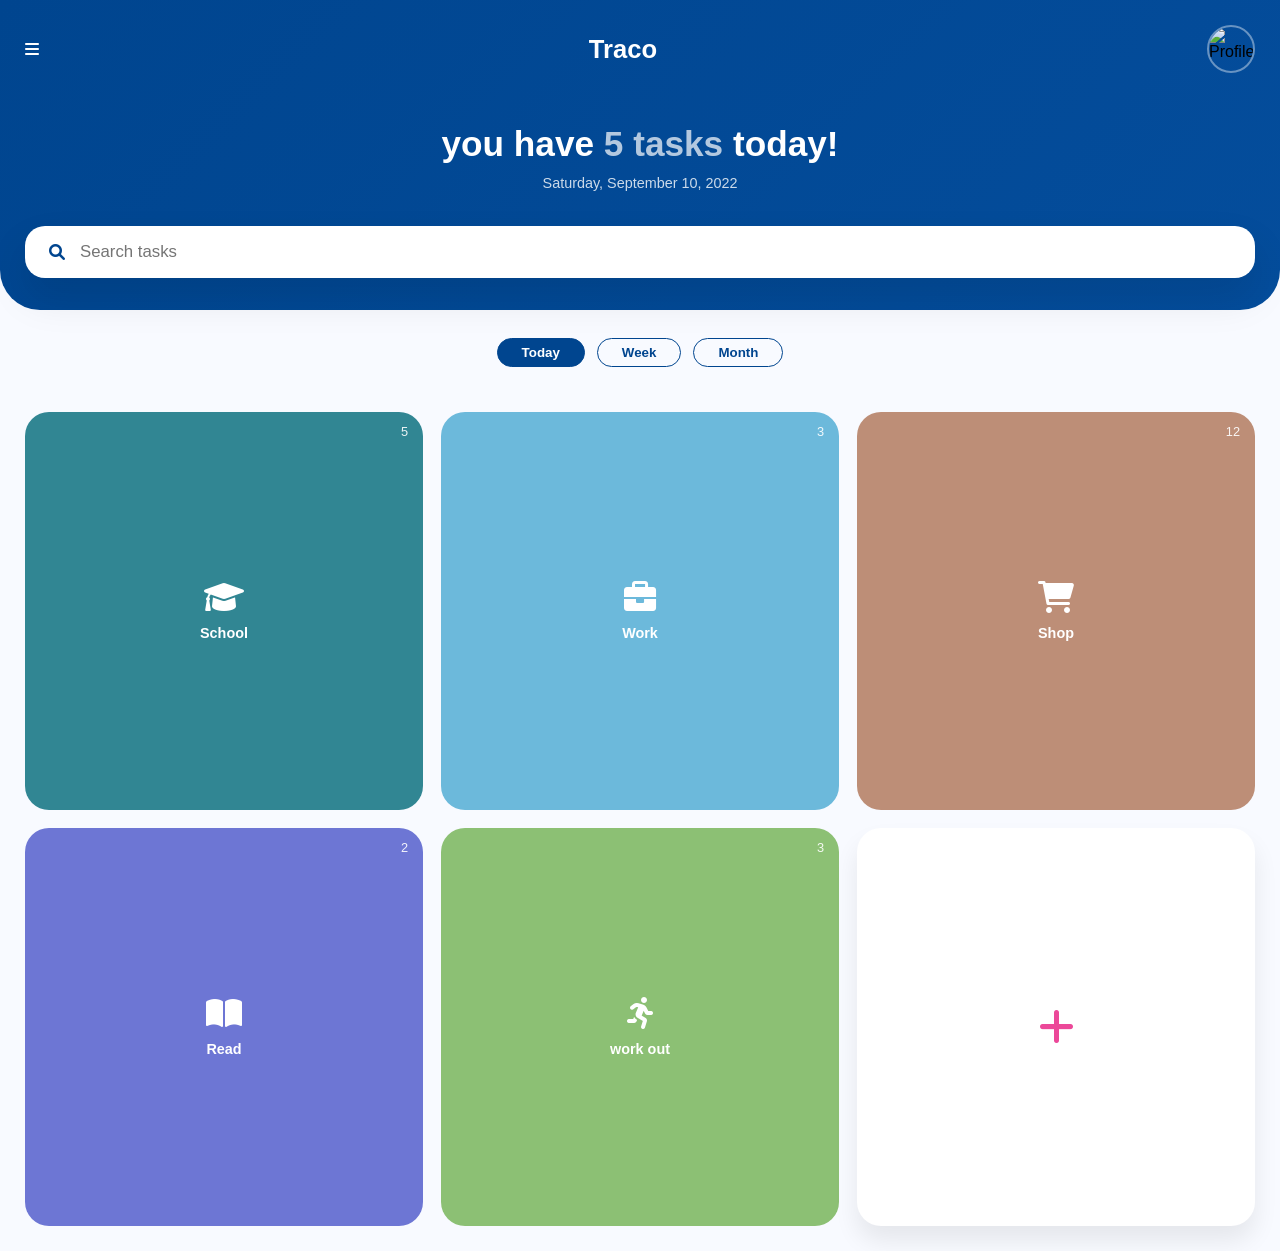
==== index.html @ e82d9ecf "Initial upload of Traco Task Manager Uploading the core HTML, CSS, and JS files including the fixed " ====
<!DOCTYPE html>
<html lang="en">
<head>
    <meta charset="UTF-8">
    <meta name="viewport" content="width=device-width, initial-scale=1.0">
    <title>Traco - Task Manager</title>
    <link rel="stylesheet" href="style.css">
    <link rel="stylesheet" href="https://cdnjs.cloudflare.com/ajax/libs/font-awesome/6.0.0/css/all.min.css">
</head>
<body>

    <div class="sidebar-overlay" id="sidebarOverlay"></div>
    
    <div class="sidebar" id="sidebar">
        <div class="sidebar-header">
            <i class="fas fa-arrow-left close-btn" id="closeBtn"></i>
        </div>
        
        <div class="sidebar-profile">
            <img src="https://i.pravatar.cc/100" alt="Profile" class="menu-profile-pic">
            <div class="profile-info">
                <h3>Hello Alma</h3>
                <p>alma.lawson@example.com</p>
            </div>
        </div>

        <nav class="sidebar-nav">
            <ul>
                <li onclick="window.location.href='profile.html'"><i class="fas fa-pencil-alt"></i> Edit profile</li>
                <li><i class="fas fa-calendar-alt"></i> Daily tasks</li>
                <li><i class="fas fa-star"></i> Important tasks</li>
                <li><i class="fas fa-check-double"></i> Done tasks</li>
            </ul>
        </nav>
    </div>

    <div class="app-container">
        <div class="header-bg"></div>

        <header>
            <i class="fas fa-bars" id="burgerIcon"></i>
            <div class="logo">Traco</div>
            <img src="https://i.pravatar.cc/100" alt="Profile" class="profile-pic" onclick="window.location.href='profile.html'" style="cursor: pointer;">
        </header>

        <section class="summary">
            <h1>you have <span class="highlight">5 tasks</span> today!</h1>
            <p>Saturday, September 10, 2022</p>
        </section>

        <div class="search-container">
            <i class="fas fa-search"></i>
            <input type="text" placeholder="Search tasks">
        </div>

        <div class="filter-buttons">
            <button class="filter-btn active">Today</button>
            <button class="filter-btn">Week</button>
            <button class="filter-btn">Month</button>
        </div>

        <div class="task-grid">
            <div class="task-card school">
                <span class="task-count">5</span>
                <i class="fas fa-graduation-cap"></i>
                <p>School</p>
            </div>

            <div class="task-card work">
                <span class="task-count">3</span>
                <i class="fas fa-briefcase"></i>
                <p>Work</p>
            </div>

            <div class="task-card shop">
                <span class="task-count">12</span>
                <i class="fas fa-shopping-cart"></i>
                <p>Shop</p>
            </div>

            <div class="task-card read">
                <span class="task-count">2</span>
                <i class="fas fa-book-open"></i>
                <p>Read</p>
            </div>

            <div class="task-card workout">
                <span class="task-count">3</span>
                <i class="fas fa-running"></i>
                <p>work out</p>
            </div>

            <div class="task-card add-btn">
                <i class="fas fa-plus"></i>
            </div>
        </div>
    </div>

    <script src="script.js"></script>

</body>
</html>
---- style.css ----
/* =========================================
   1. GLOBAL STYLES
   ========================================= */
* {
    margin: 0;
    padding: 0;
    box-sizing: border-box;
    font-family: 'Segoe UI', Tahoma, Geneva, Verdana, sans-serif;
}

body {
    background-color: #f8faff;
    min-height: 100vh;
}

/* =========================================
   2. LAYOUT & NEW HEADER BACKGROUND
   ========================================= */
.app-container {
    width: 100%;
    min-height: 100vh;
    background: #f8faff;
    position: relative;
    overflow-x: hidden;
    padding: 0; 
}

/* The new solid premium blue header */
.header-bg {
    background: linear-gradient(135deg, #00458f 0%, #044d9c 100%);
    height: 310px;
    width: 100%;
    border-bottom-left-radius: 40px;
    border-bottom-right-radius: 40px;
    position: absolute;
    top: 0;
    left: 0;
    z-index: 0;
}

/* Ensure content stays above the blue background */
header, .summary, .search-container, .filter-buttons, .task-grid, .profile-main, .profile-options {
    position: relative;
    z-index: 1;
}

/* =========================================
   3. HEADER & SUMMARY (FIXED FOR DARK BG)
   ========================================= */
header {
    display: flex;
    justify-content: space-between;
    align-items: center;
    padding: 25px 25px 0;
    margin-bottom: 50px;
}

header i, .logo {
    color: white !important;
}

.logo {
    font-weight: 600;
    font-size: 1.6rem;
}

.profile-pic {
    width: 48px;
    height: 48px;
    border-radius: 50%;
    object-fit: cover;
    border: 2px solid rgba(255,255,255,0.4);
}

.summary {
    text-align: center;
    margin-bottom: 35px;
    padding: 0 25px;
}

.summary h1 {
    font-size: 2.2rem;
    color: white; 
    font-weight: 800;
    line-height: 1.2;
}

.summary h1 span {
    color: rgba(255, 255, 255, 0.7);
}

.summary p {
    color: rgba(255, 255, 255, 0.8);
    font-size: 0.9rem;
    margin-top: 10px;
}

/* =========================================
   4. SEARCH BAR
   ========================================= */
.search-container {
    background: white;
    display: flex;
    align-items: center;
    padding: 16px 24px;
    border-radius: 20px;
    margin: 0 25px 60px; /* Changing 45px to 60px pushes the buttons down */
    box-shadow: 0 20px 40px rgba(0,0,0,0.1);
}

.search-container i {
    color: #00458f;
    margin-right: 15px;
}

.search-container input {
    border: none;
    outline: none;
    width: 100%;
    font-size: 1.05rem;
}

/* =========================================
   5. NAVIGATION (FILTERS)
   ========================================= */
.filter-buttons {
    display: flex;
    justify-content: center;
    gap: 12px;
    margin: 0 25px 45px;
}

.filter-btn {
    padding: 6px 24px;
    border-radius: 25px;
    border: 1.5px solid #00458f;
    background: transparent;
    color: #00458f;
    font-weight: 600;
    cursor: pointer;
}

.filter-btn.active {
    background: #00458f;
    color: white;
}

/* =========================================
   6. TASK GRID & CARDS
   ========================================= */
.task-grid {
    display: grid;
    grid-template-columns: repeat(3, 1fr);
    gap: 18px;
    padding: 0 25px 25px;
}

.task-card {
    aspect-ratio: 1 / 1;
    border-radius: 24px;
    display: flex;
    flex-direction: column;
    justify-content: center;
    align-items: center;
    position: relative;
    padding: 15px;
}

.task-count {
    position: absolute;
    top: 12px;
    right: 15px;
    font-size: 0.8rem;
    color: rgba(255, 255, 255, 0.9);
}

.task-card i {
    font-size: 2rem;
    color: white;
    margin-bottom: 12px;
}

.task-card p {
    font-size: 0.9rem;
    font-weight: 700;
    color: white;
}

.school { background-color: #318693; }
.work { background-color: #6cb9db; }
.shop { background-color: #bd8e77; }
.read { background-color: #6d76d4; }
.workout { background-color: #8cc074; }

.add-btn {
    background: white;
    box-shadow: 0 15px 25px rgba(0, 0, 0, 0.08);
}

.add-btn i {
    color: #ec4899;
    font-size: 2.5rem;
    margin: 0;
}

/* =========================================
   7. SIDEBAR MENU
   ========================================= */
.sidebar-overlay {
    position: fixed;
    top: 0;
    left: 0;
    width: 100%;
    height: 100%;
    background: rgba(0, 0, 0, 0.4);
    z-index: 998;
    display: none;
}

.sidebar {
    position: fixed;
    top: 0;
    left: -280px;
    width: 280px;
    height: 100%;
    background: white;
    z-index: 999;
    transition: left 0.3s ease;
    padding: 30px 20px;
}

.sidebar.active { left: 0; }
.sidebar-overlay.active { display: block; }

.close-btn {
    font-size: 1.5rem;
    color: #00458f;
    cursor: pointer;
}

.sidebar-profile {
    display: flex;
    align-items: center;
    gap: 15px;
    padding: 30px 0;
    border-bottom: 1px solid #f1f5f9;
}

.sidebar-profile p {
    font-size: 0.8rem;
    color: #718096;
    white-space: nowrap;
    overflow: hidden;
    text-overflow: ellipsis;
    max-width: 160px;
}

.menu-profile-pic {
    width: 60px;
    height: 60px;
    border-radius: 50%;
    object-fit: cover;
}

.sidebar-nav li {
    padding: 15px 10px;
    display: flex;
    align-items: center;
    gap: 15px;
    color: #718096;
    cursor: pointer;
    font-weight: 500;
    transition: 0.2s;
}

.sidebar-nav li:hover {
    background-color: #eef2ff;
    color: #00458f;
    border-radius: 12px;
}

/* =========================================
   8. PROFILE PAGE STYLES
   ========================================= */
.profile-main {
    text-align: center;
    margin: -10px 0 30px; /* Changed 20px to -10px to pull everything UP */
    position: relative;
    z-index: 1;
}

.profile-image-container {
    position: relative;
    width: 120px;
    height: 120px;
    margin: 0 auto 15px;
}

.large-profile-pic {
    width: 100%;
    height: 100%;
    border-radius: 50%;
    object-fit: cover;
    border: 4px solid white;
}

.edit-badge {
    position: absolute;
    bottom: 5px;
    right: 5px;
    background: #00458f;
    color: white;
    width: 32px;
    height: 32px;
    border-radius: 50%;
    display: flex;
    align-items: center;
    justify-content: center;
    border: 3px solid white;
}

.profile-details h2 {
    color: white;
    font-size: 1.8rem;
}

.profile-details p {
    color: rgba(255,255,255,0.8);
}

.profile-options {
    background: white;
    border-radius: 30px;
    margin: 20px;
    padding: 10px;
    box-shadow: 0 15px 35px rgba(0,0,0,0.05);
}

.option-item {
    display: flex;
    align-items: center;
    padding: 18px;
    cursor: pointer;
}

.option-item i:first-child {
    width: 40px;
    height: 40px;
    background: #eef2ff;
    color: #00458f;
    border-radius: 12px;
    display: flex;
    align-items: center;
    justify-content: center;
    margin-right: 15px;
}

.option-item span {
    flex: 1;
    font-weight: 600;
    color: #4a5568;
}

.option-item.logout i:first-child {
    background: #fff5f5;
    color: #f56565;
}
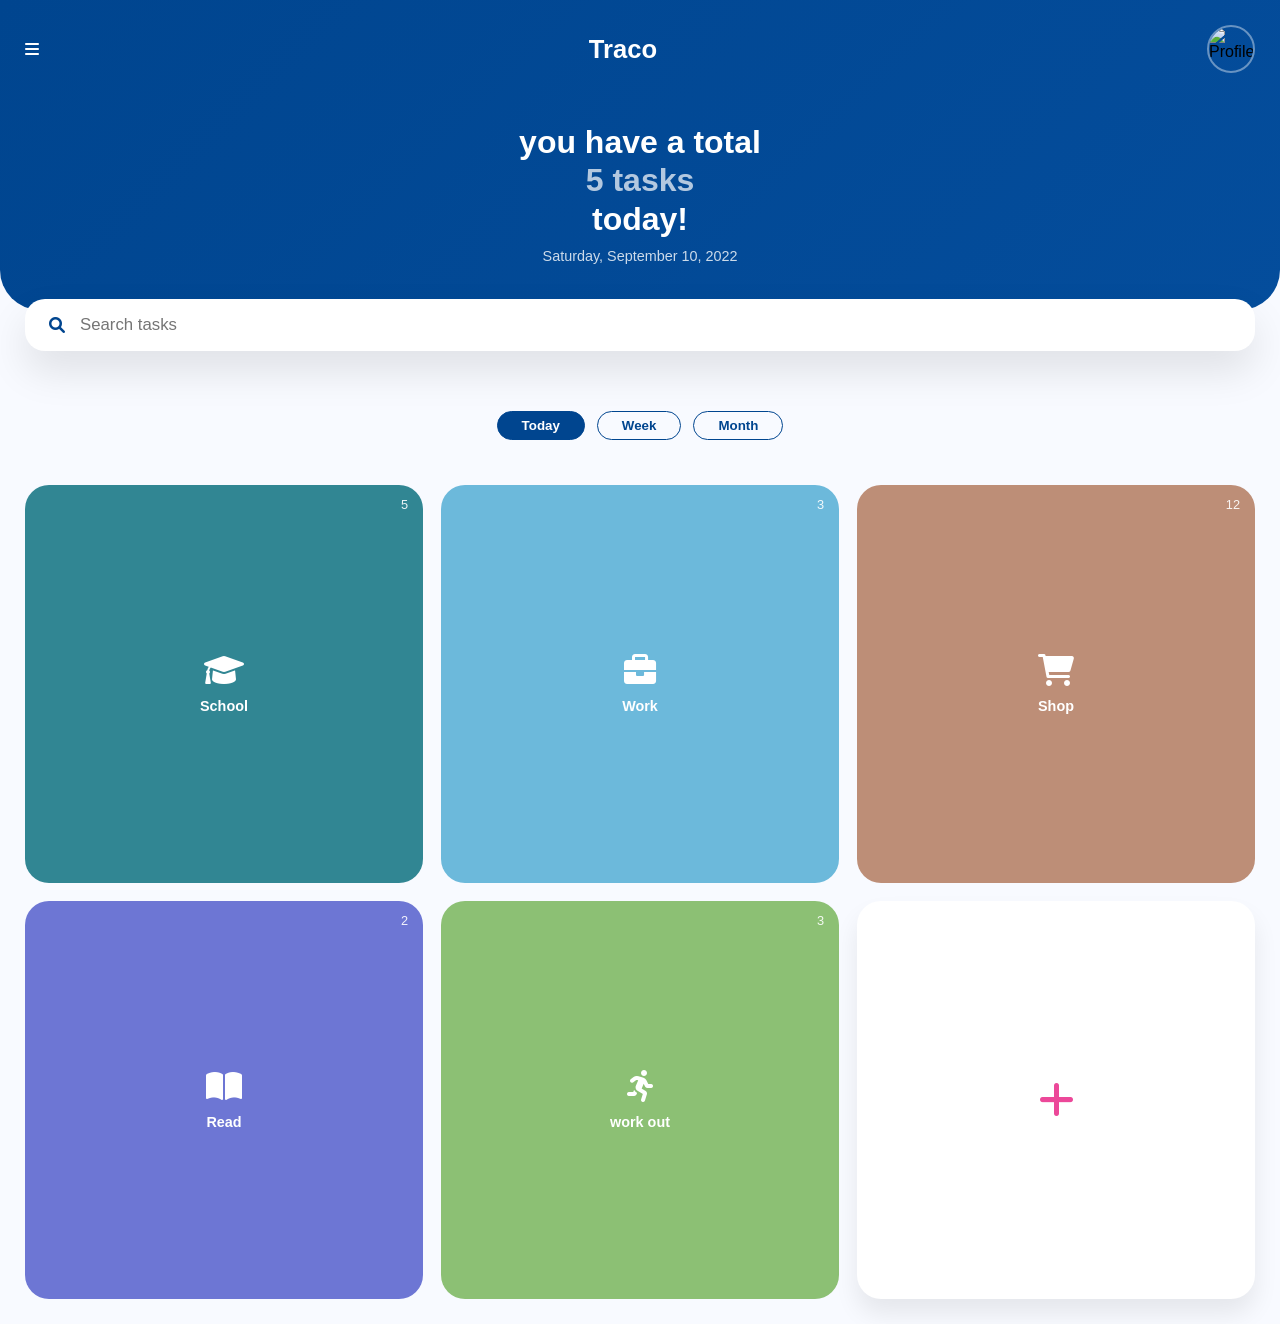
==== commit bc50fbe3: "Adjusted summary text to 3 rows for mobile" ====
--- a/index.html
+++ b/index.html
@@ -44,7 +44,7 @@
         </header>
 
         <section class="summary">
-            <h1>you have <span class="highlight">5 tasks</span> today!</h1>
+            <h1>you have a total<br><span class="highlight">5 tasks</span><br>today!</h1>
             <p>Saturday, September 10, 2022</p>
         </section>
 
--- a/style.css
+++ b/style.css
@@ -79,7 +79,7 @@
 }
 
 .summary h1 {
-    font-size: 2.2rem;
+    font-size: 2rem;
     color: white; 
     font-weight: 800;
     line-height: 1.2;
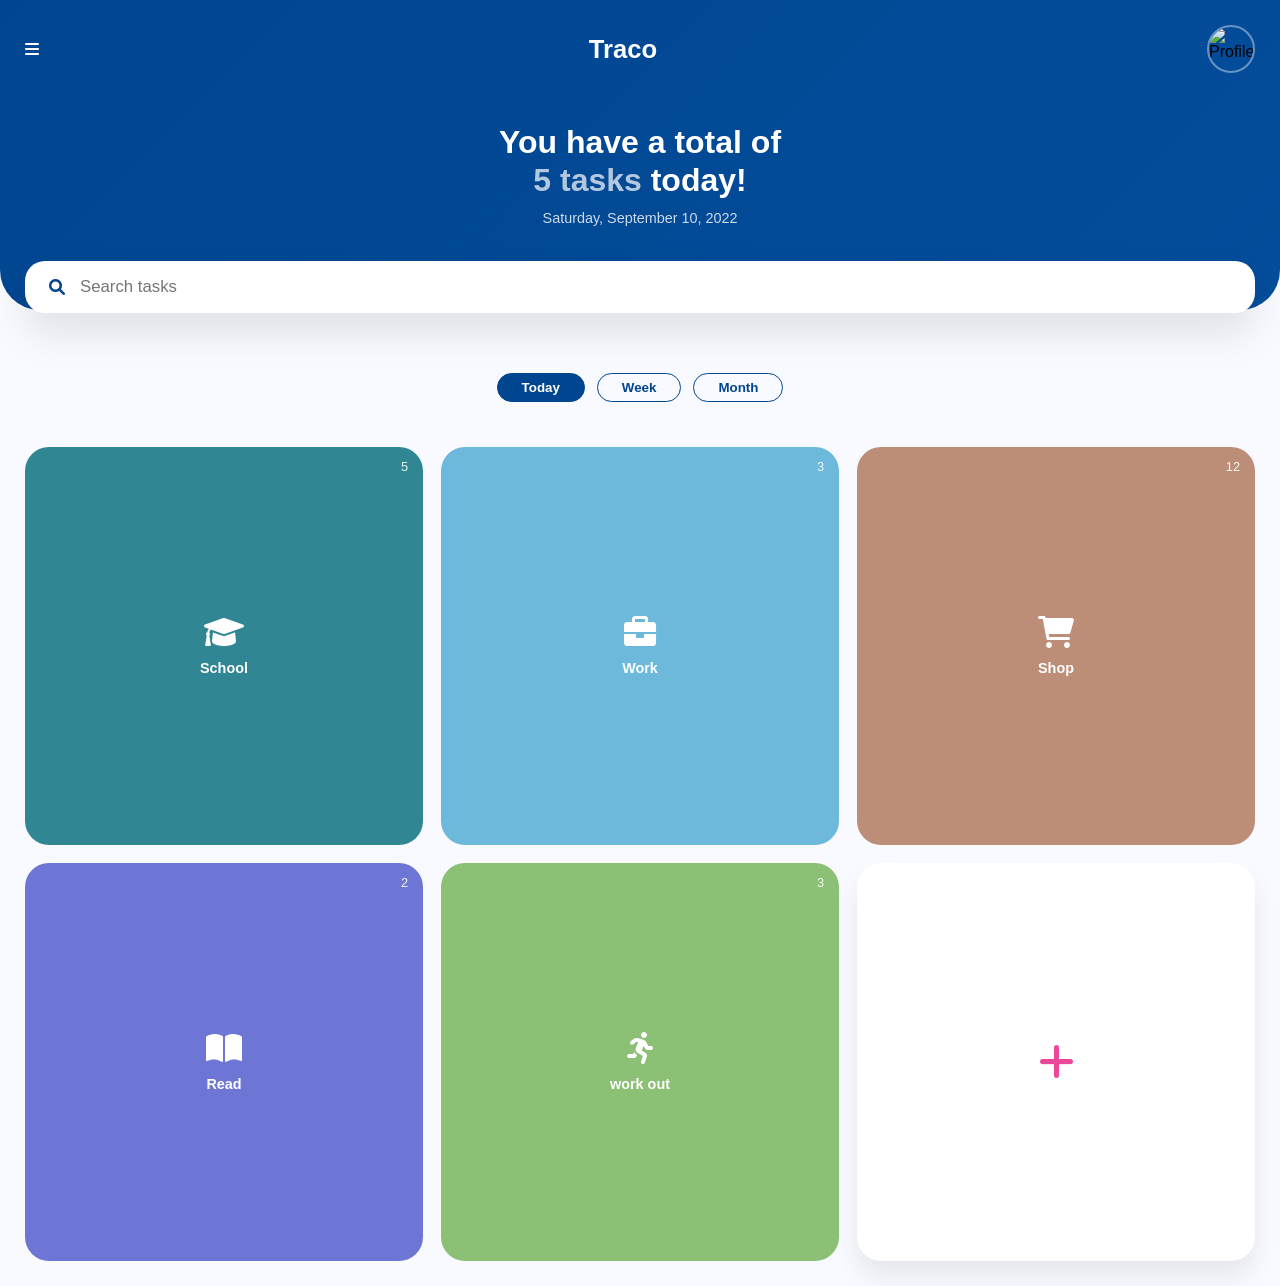
==== commit 840ef542: "Update summary text style and gold color theme 1. Capitalized 'You' and added 'of' in index.html.  " ====
--- a/index.html
+++ b/index.html
@@ -44,7 +44,7 @@
         </header>
 
         <section class="summary">
-            <h1>you have a total<br><span class="highlight">5 tasks</span><br>today!</h1>
+            <h1>You have a total of<br><span class="highlight">5 tasks</span> today!</h1>
             <p>Saturday, September 10, 2022</p>
         </section>
 
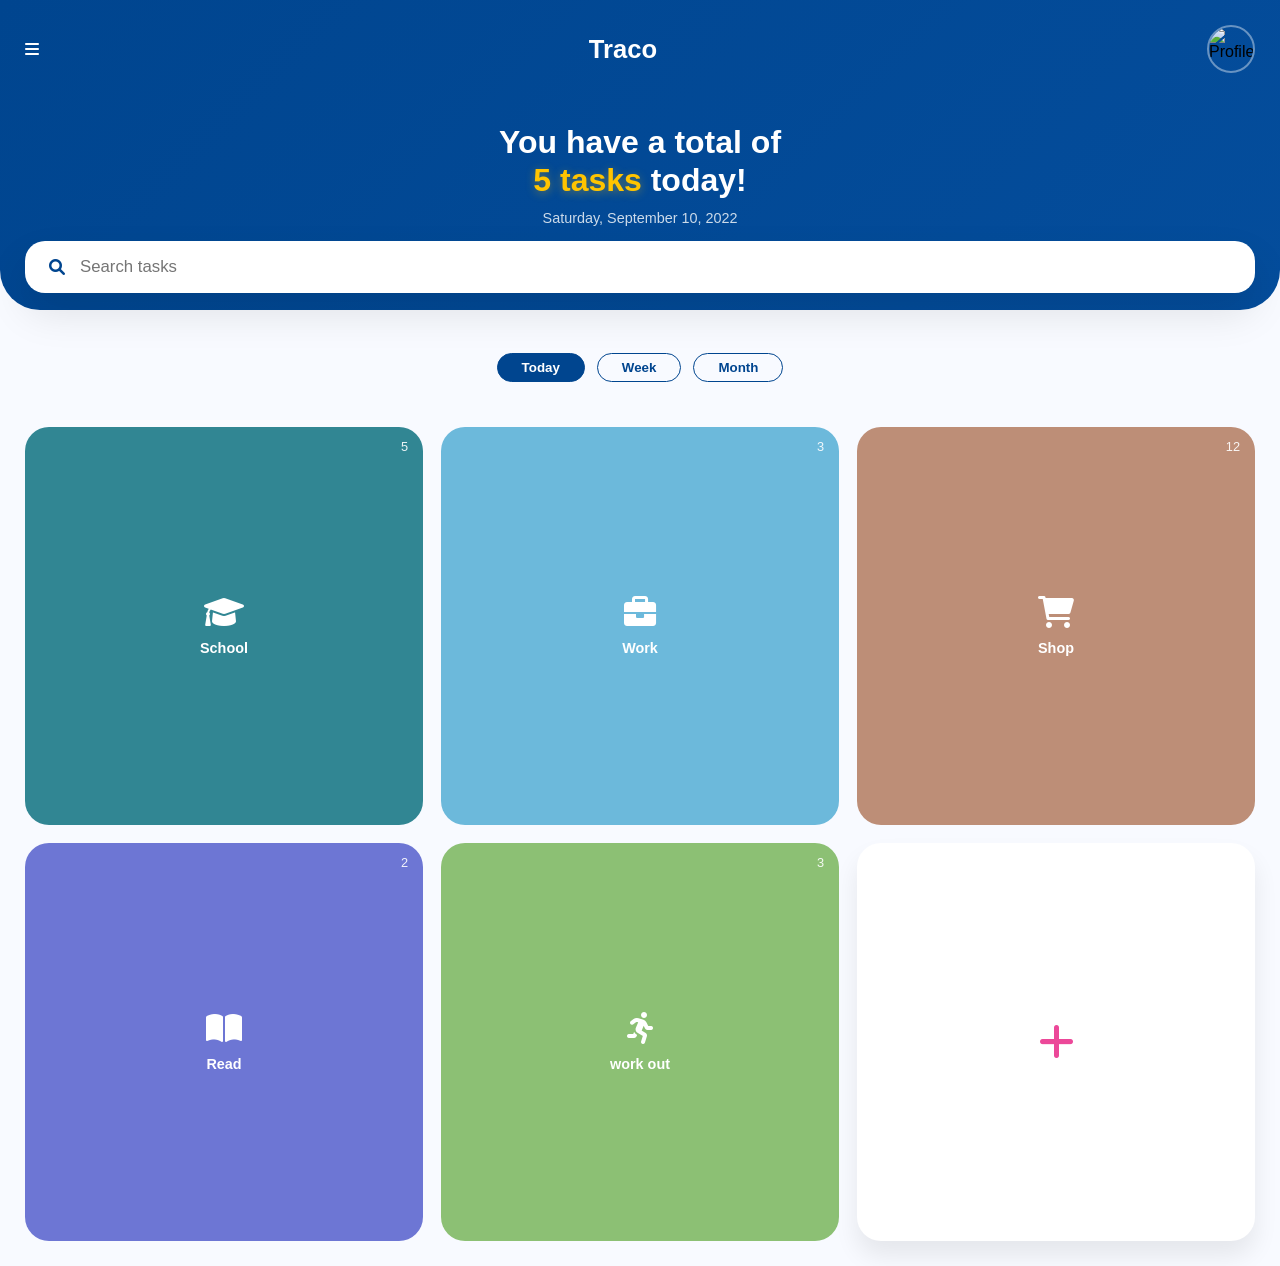
==== commit f2163b07: "Added category creation and delete features Added Category Modal with icon and color selectors. Impl" ====
--- a/index.html
+++ b/index.html
@@ -9,94 +9,140 @@
 </head>
 <body>
 
-    <div class="sidebar-overlay" id="sidebarOverlay"></div>
+<div class="sidebar-overlay" id="sidebarOverlay"></div>
+
+<div class="sidebar" id="sidebar">
+    <div class="sidebar-header">
+        <i class="fas fa-arrow-left close-btn" id="closeBtn"></i>
+    </div>
     
-    <div class="sidebar" id="sidebar">
-        <div class="sidebar-header">
-            <i class="fas fa-arrow-left close-btn" id="closeBtn"></i>
+    <div class="sidebar-profile">
+        <img src="https://i.pravatar.cc/100" alt="Profile" class="menu-profile-pic">
+        <div class="profile-info">
+            <h3>Hello Alma</h3>
+            <p>alma.lawson@example.com</p>
         </div>
-        
-        <div class="sidebar-profile">
-            <img src="https://i.pravatar.cc/100" alt="Profile" class="menu-profile-pic">
-            <div class="profile-info">
-                <h3>Hello Alma</h3>
-                <p>alma.lawson@example.com</p>
+    </div>
+
+    <nav class="sidebar-nav">
+        <ul>
+            <li onclick="window.location.href='profile.html'"><i class="fas fa-pencil-alt"></i> Edit profile</li>
+            <li><i class="fas fa-calendar-alt"></i> Daily tasks</li>
+            <li><i class="fas fa-star"></i> Important tasks</li>
+            <li><i class="fas fa-check-double"></i> Done tasks</li>
+        </ul>
+    </nav>
+</div>
+
+<div class="app-container">
+    <div class="header-bg"></div>
+
+    <header>
+        <i class="fas fa-bars" id="burgerIcon"></i>
+        <div class="logo">Traco</div>
+        <img src="https://i.pravatar.cc/100" alt="Profile" class="profile-pic" onclick="window.location.href='profile.html'" style="cursor: pointer;">
+    </header>
+
+    <section class="summary">
+        <h1>You have a total of<br><span class="highlight">5 tasks</span> today!</h1>
+        <p>Saturday, September 10, 2022</p>
+    </section>
+
+    <div class="search-container">
+        <i class="fas fa-search"></i>
+        <input type="text" placeholder="Search tasks">
+    </div>
+
+    <div class="filter-buttons">
+        <button class="filter-btn active">Today</button>
+        <button class="filter-btn">Week</button>
+        <button class="filter-btn">Month</button>
+    </div>
+
+<div class="task-grid" id="taskGrid">
+        <div class="task-card school">
+            <span class="task-count">5</span>
+            <i class="fas fa-graduation-cap"></i>
+            <p>School</p>
+        </div>
+
+        <div class="task-card work">
+            <span class="task-count">3</span>
+            <i class="fas fa-briefcase"></i>
+            <p>Work</p>
+        </div>
+
+        <div class="task-card shop">
+            <span class="task-count">12</span>
+            <i class="fas fa-shopping-cart"></i>
+            <p>Shop</p>
+        </div>
+
+        <div class="task-card read">
+            <span class="task-count">2</span>
+            <i class="fas fa-book-open"></i>
+            <p>Read</p>
+        </div>
+
+        <div class="task-card workout">
+            <span class="task-count">3</span>
+            <i class="fas fa-running"></i>
+            <p>work out</p>
+        </div>
+
+        <div class="task-card add-btn" id="openModalBtn">
+            <i class="fas fa-plus"></i>
+        </div>
+    </div>
+</div>
+
+<div class="modal-overlay" id="taskModal">
+    <div class="modal-content">
+        <div class="modal-header">
+            <div class="header-text">
+                <h3>Add New Category</h3>
+                <p>Create a custom folder for your tasks.</p>
             </div>
         </div>
 
-        <nav class="sidebar-nav">
-            <ul>
-                <li onclick="window.location.href='profile.html'"><i class="fas fa-pencil-alt"></i> Edit profile</li>
-                <li><i class="fas fa-calendar-alt"></i> Daily tasks</li>
-                <li><i class="fas fa-star"></i> Important tasks</li>
-                <li><i class="fas fa-check-double"></i> Done tasks</li>
-            </ul>
-        </nav>
-    </div>
+        <div class="category-inputs">
+            
+            <div class="input-group">
+                <label>Select Icon</label>
+                <div class="icon-picker" id="iconPicker">
+                    <i class="fas fa-list-ul active" data-icon="fa-list-ul"></i>
+                    <i class="fas fa-heart" data-icon="fa-heart"></i>
+                    <i class="fas fa-home" data-icon="fa-home"></i>
+                    <i class="fas fa-gamepad" data-icon="fa-gamepad"></i>
+                    <i class="fas fa-dumbbell" data-icon="fa-dumbbell"></i>
+                </div>
+            </div>
 
-    <div class="app-container">
-        <div class="header-bg"></div>
+            <div class="input-group">
+                <label>Category Name</label>
+                <input type="text" id="categoryName" placeholder="e.g. Personal" maxlength="12">
+            </div>
 
-        <header>
-            <i class="fas fa-bars" id="burgerIcon"></i>
-            <div class="logo">Traco</div>
-            <img src="https://i.pravatar.cc/100" alt="Profile" class="profile-pic" onclick="window.location.href='profile.html'" style="cursor: pointer;">
-        </header>
-
-        <section class="summary">
-            <h1>You have a total of<br><span class="highlight">5 tasks</span> today!</h1>
-            <p>Saturday, September 10, 2022</p>
-        </section>
-
-        <div class="search-container">
-            <i class="fas fa-search"></i>
-            <input type="text" placeholder="Search tasks">
+            <div class="input-group">
+                <label>Choose Color</label>
+                <div class="color-picker" id="colorPicker">
+                    <div class="color-opt active" style="background: #318693;" data-color="#318693"></div>
+                    <div class="color-opt" style="background: #6cb9db;" data-color="#6cb9db"></div>
+                    <div class="color-opt" style="background: #bd8e77;" data-color="#bd8e77"></div>
+                    <div class="color-opt" style="background: #6d76d4;" data-color="#6d76d4"></div>
+                    <div class="color-opt" style="background: #8cc074;" data-color="#8cc074"></div>
+                </div>
+            </div>
         </div>
 
-        <div class="filter-buttons">
-            <button class="filter-btn active">Today</button>
-            <button class="filter-btn">Week</button>
-            <button class="filter-btn">Month</button>
-        </div>
-
-        <div class="task-grid">
-            <div class="task-card school">
-                <span class="task-count">5</span>
-                <i class="fas fa-graduation-cap"></i>
-                <p>School</p>
-            </div>
-
-            <div class="task-card work">
-                <span class="task-count">3</span>
-                <i class="fas fa-briefcase"></i>
-                <p>Work</p>
-            </div>
-
-            <div class="task-card shop">
-                <span class="task-count">12</span>
-                <i class="fas fa-shopping-cart"></i>
-                <p>Shop</p>
-            </div>
-
-            <div class="task-card read">
-                <span class="task-count">2</span>
-                <i class="fas fa-book-open"></i>
-                <p>Read</p>
-            </div>
-
-            <div class="task-card workout">
-                <span class="task-count">3</span>
-                <i class="fas fa-running"></i>
-                <p>work out</p>
-            </div>
-
-            <div class="task-card add-btn">
-                <i class="fas fa-plus"></i>
-            </div>
+        <div class="modal-actions">
+            <button class="btn-cancel" id="closeModal">Cancel</button>
+            <button class="btn-ok" id="saveCategory">Save</button>
         </div>
     </div>
+</div>
 
-    <script src="script.js"></script>
+<script src="script.js"></script>
 
 </body>
 </html>
--- a/style.css
+++ b/style.css
@@ -14,7 +14,7 @@
 }
 
 /* =========================================
-   2. LAYOUT & NEW HEADER BACKGROUND
+   2. LAYOUT & HEADER BACKGROUND
    ========================================= */
 .app-container {
     width: 100%;
@@ -25,7 +25,6 @@
     padding: 0; 
 }
 
-/* The new solid premium blue header */
 .header-bg {
     background: linear-gradient(135deg, #00458f 0%, #044d9c 100%);
     height: 310px;
@@ -38,14 +37,13 @@
     z-index: 0;
 }
 
-/* Ensure content stays above the blue background */
 header, .summary, .search-container, .filter-buttons, .task-grid, .profile-main, .profile-options {
     position: relative;
     z-index: 1;
 }
 
 /* =========================================
-   3. HEADER & SUMMARY (FIXED FOR DARK BG)
+   3. HEADER & SUMMARY
    ========================================= */
 header {
     display: flex;
@@ -74,7 +72,7 @@
 
 .summary {
     text-align: center;
-    margin-bottom: 35px;
+    margin-bottom: 15px;
     padding: 0 25px;
 }
 
@@ -86,7 +84,9 @@
 }
 
 .summary h1 span {
-    color: rgba(255, 255, 255, 0.7);
+    color: #ffc400;
+    font-weight: 900;
+    text-shadow: 0 2px 10px rgba(255, 196, 0, 0.4);
 }
 
 .summary p {
@@ -104,7 +104,7 @@
     align-items: center;
     padding: 16px 24px;
     border-radius: 20px;
-    margin: 0 25px 60px; /* Changing 45px to 60px pushes the buttons down */
+    margin: 0 25px 60px;
     box-shadow: 0 20px 40px rgba(0,0,0,0.1);
 }
 
@@ -284,7 +284,7 @@
    ========================================= */
 .profile-main {
     text-align: center;
-    margin: -10px 0 30px; /* Changed 20px to -10px to pull everything UP */
+    margin: -10px 0 30px;
     position: relative;
     z-index: 1;
 }
@@ -364,4 +364,186 @@
 .option-item.logout i:first-child {
     background: #fff5f5;
     color: #f56565;
+}
+
+/* =========================================
+   9. MODAL BASE (GLASSMORPHISM)
+   ========================================= */
+.modal-overlay {
+    position: fixed;
+    top: 0;
+    left: 0;
+    width: 100%;
+    height: 100%;
+    background: rgba(255, 255, 255, 0.1);
+    backdrop-filter: blur(15px);
+    -webkit-backdrop-filter: blur(15px);
+    display: none;
+    justify-content: center;
+    align-items: center;
+    z-index: 2000;
+}
+
+.modal-overlay.active { display: flex; }
+
+.modal-content {
+    background: white;
+    width: 85%;
+    max-width: 340px;
+    padding: 30px;
+    border-radius: 40px;
+    box-shadow: 0 20px 60px rgba(0, 0, 0, 0.1);
+    position: relative;
+}
+
+.modal-header {
+    display: flex;
+    justify-content: space-between;
+    align-items: flex-start;
+    margin-bottom: 25px;
+}
+
+.header-text h3 {
+    font-size: 1.3rem;
+    color: #333;
+    margin-bottom: 5px;
+}
+
+.header-text p {
+    font-size: 0.85rem;
+    color: #999;
+    line-height: 1.4;
+}
+
+.star-icon {
+    color: #ffc400;
+    font-size: 1.8rem;
+}
+
+.modal-actions {
+    display: flex;
+    justify-content: flex-end;
+    gap: 20px;
+}
+
+.modal-actions button {
+    border: none;
+    background: none;
+    font-size: 1.1rem;
+    font-weight: 600;
+    cursor: pointer;
+    color: #5d5fef;
+}
+
+/* =========================================
+   10. CATEGORY MODAL INPUTS (NEW)
+   ========================================= */
+.category-inputs {
+    margin-bottom: 25px;
+}
+
+.input-group {
+    margin-bottom: 20px;
+}
+
+.input-group label {
+    display: block;
+    font-size: 0.9rem;
+    font-weight: 600;
+    color: #4a5568;
+    margin-bottom: 8px;
+}
+
+#categoryName {
+    width: 100%;
+    padding: 12px 15px;
+    border: 1.5px solid #e2e8f0;
+    border-radius: 12px;
+    font-size: 1rem;
+    outline: none;
+}
+
+#categoryName:focus { border-color: #00458f; }
+
+.icon-picker {
+    display: flex;
+    gap: 12px;
+    flex-wrap: wrap;
+}
+
+.icon-picker i {
+    width: 45px;
+    height: 45px;
+    background: #f7fafc;
+    border: 2px solid transparent;
+    border-radius: 12px;
+    display: flex;
+    align-items: center;
+    justify-content: center;
+    color: #718096;
+    cursor: pointer;
+}
+
+.icon-picker i.active {
+    background: #eef2ff;
+    color: #00458f;
+    border-color: #00458f;
+}
+
+.color-picker {
+    display: flex;
+    gap: 10px;
+}
+
+.color-opt {
+    width: 32px;
+    height: 32px;
+    border-radius: 50%;
+    cursor: pointer;
+    border: 3px solid transparent;
+}
+
+.color-opt.active {
+    border-color: #cbd5e0;
+    transform: scale(1.1);
+}
+
+/* =========================================
+   11. DELETE ICON STYLES (DYNAMIC CARDS ONLY)
+   ========================================= */
+
+/* The trash icon container */
+.delete-icon {
+    position: absolute;
+    top: 10px;
+    left: 10px; /* Positioned at the top left as requested */
+    background: rgba(255, 255, 255, 0.2);
+    width: 28px;
+    height: 28px;
+    border-radius: 50%;
+    display: flex;
+    align-items: center;
+    justify-content: center;
+    cursor: pointer;
+    transition: 0.2s;
+    z-index: 5;
+}
+
+/* The trash icon itself */
+.delete-icon i {
+    font-size: 0.9rem !important;
+    color: white !important;
+    margin: 0 !important;
+}
+
+/* Hover effect for the trash icon */
+.delete-icon:hover {
+    background: #f87171; /* Red color on hover */
+}
+
+/* Visual effect when "long pressing" a card */
+.task-card.long-press-active {
+    transform: scale(0.95);
+    filter: brightness(0.9);
+    transition: 0.3s;
 }
